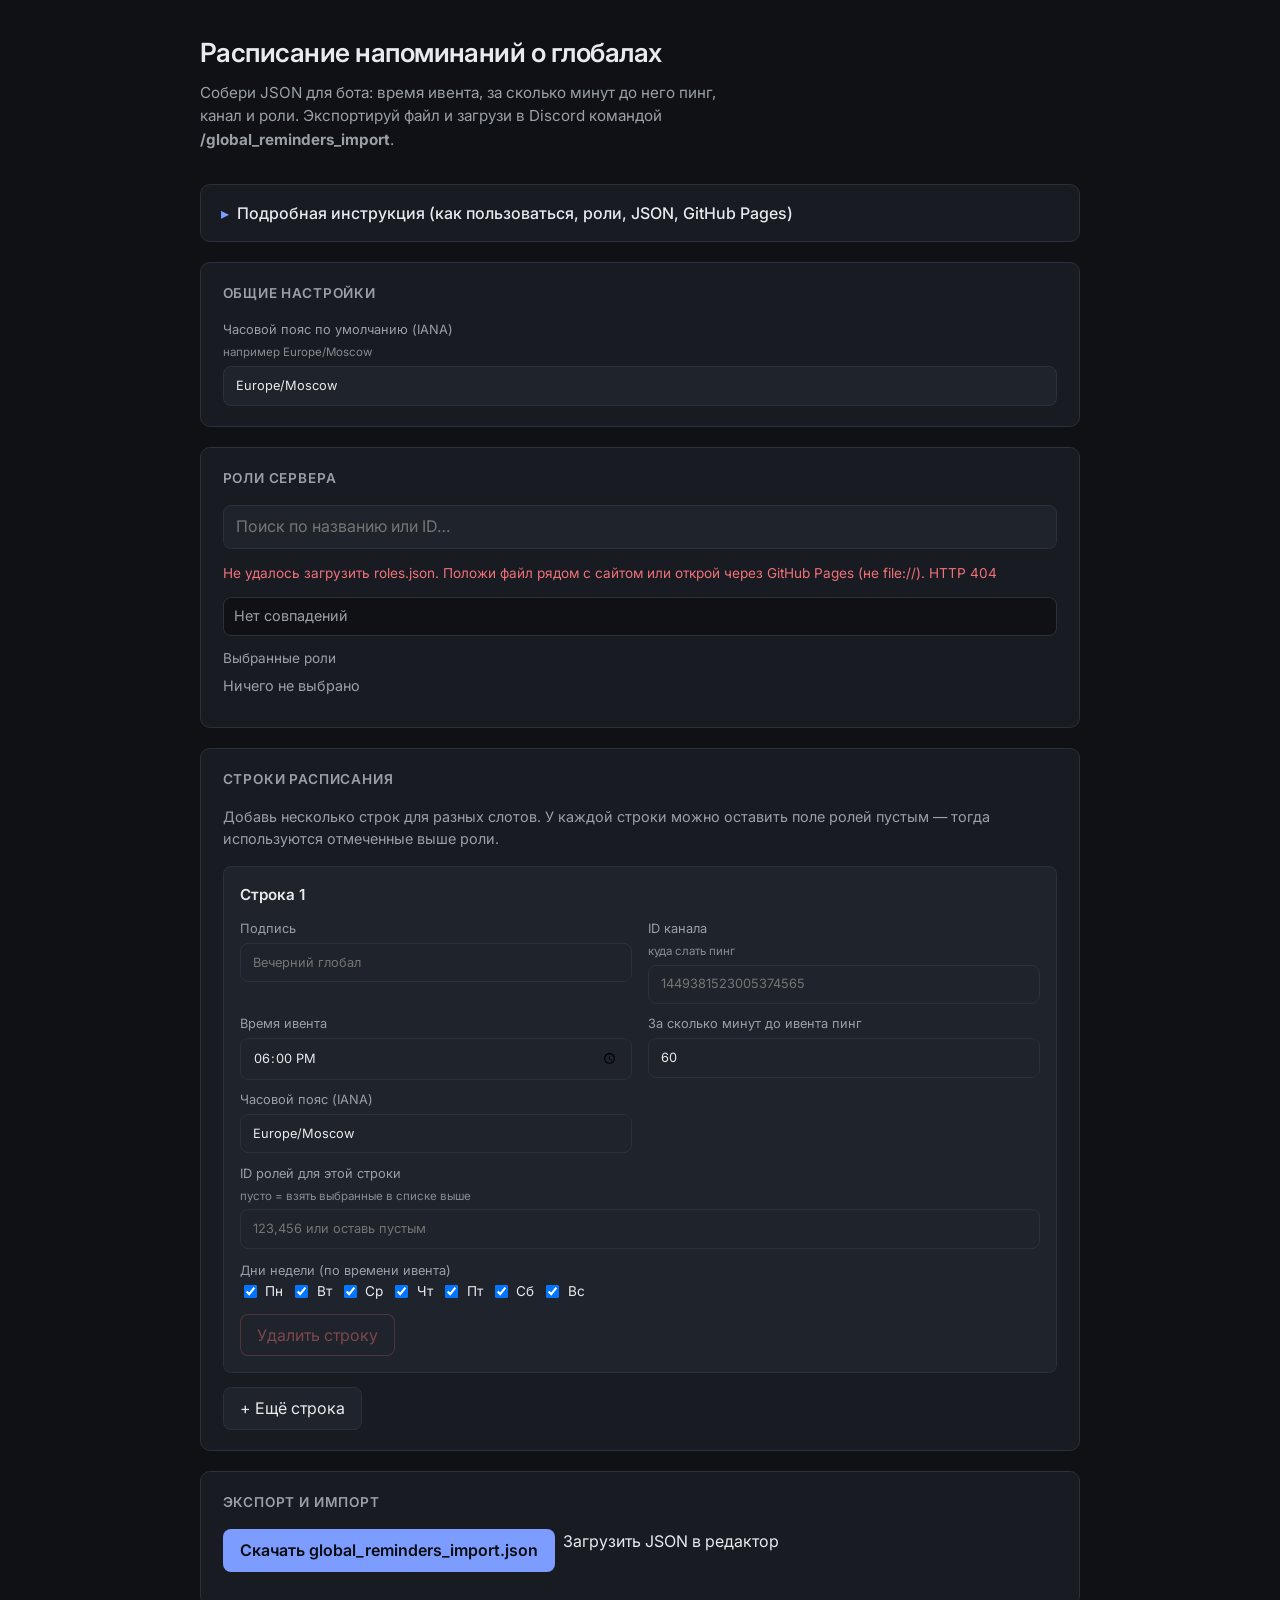
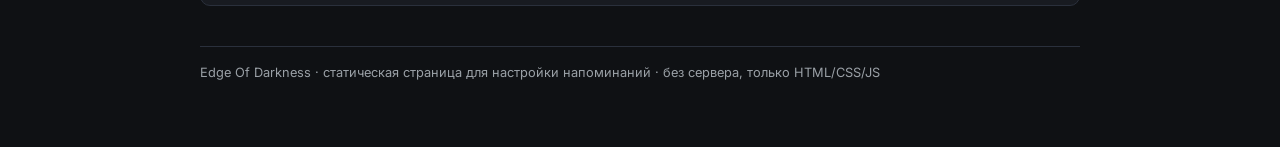
==== docs/global-reminders/index.html @ 7af09a76 "Add files via upload" ====
<!DOCTYPE html>
<html lang="ru">
  <head>
    <meta charset="utf-8" />
    <meta name="viewport" content="width=device-width, initial-scale=1" />
    <title>Расписание пингов глобалов</title>
    <link rel="preconnect" href="https://fonts.googleapis.com" />
    <link rel="preconnect" href="https://fonts.gstatic.com" crossorigin />
    <link
      href="https://fonts.googleapis.com/css2?family=Inter:wght@400;500;600&display=swap"
      rel="stylesheet"
    />
    <link rel="stylesheet" href="./styles.css" />
  </head>
  <body>
    <div class="wrap">
      <header class="hero">
        <h1>Расписание напоминаний о глобалах</h1>
        <p class="lead">
          Собери JSON для бота: время ивента, за сколько минут до него пинг, канал и роли. Экспортируй файл и
          загрузи в Discord командой <strong>/global_reminders_import</strong>.
        </p>
      </header>

      <details class="guide">
        <summary>Подробная инструкция (как пользоваться, роли, JSON, GitHub Pages)</summary>
        <div class="guide-body">
          <h3>Зачем этот сайт</h3>
          <p>
            Бот <strong>bot_2</strong> по расписанию отправляет в выбранный текстовый канал сообщение с пингом ролей
            (например, глобал в 18:00 — напоминание в 17:00). Здесь ты настраиваешь правила визуально и скачиваешь
            <code>global_reminders_import.json</code>.
          </p>

          <h3>Файл roles.json</h3>
          <p>
            Список ролей с поиском подгружается из файла <code>roles.json</code> в этой же папке. Получить актуальный
            файл можно командой Discord <strong>/global_reminders_dump_roles</strong> (бот пришлёт вложение —
            сохрани как <code>roles.json</code> рядом с <code>index.html</code> в репозитории).
          </p>

          <h3>Сбор расписания</h3>
          <ol>
            <li>Укажи часовой пояс по умолчанию (обычно <code>Europe/Moscow</code>).</li>
            <li>Отметь роли чекбоксами (или для каждой строки впиши ID ролей вручную).</li>
            <li>Для каждой строки: подпись, ID канала, время ивента, за сколько минут пинг, дни недели.</li>
            <li>Нажми «Скачать JSON» и отправь файл боту через <strong>/global_reminders_import</strong>.</li>
          </ol>

          <h3>Ограничение бота</h3>
          <p>
            Время напоминания должно попадать в <strong>тот же календарный день</strong>, что и ивент (например, нельзя
            поставить ивент на 00:30 и «за 90 минут» — напоминание ушло бы на прошлые сутки). Сайт проверяет это при
            экспорте.
          </p>

          <h3>Команды бота (кратко)</h3>
          <ul>
            <li><code>/global_reminder_add</code> — одна запись без сайта</li>
            <li><code>/global_reminder_list</code> — список</li>
            <li><code>/global_reminder_remove</code> — удалить по номеру</li>
            <li><code>/global_reminders_export</code> — выгрузить текущее из бота</li>
            <li><code>/global_reminders_dump_roles</code> — <code>roles.json</code> для сайта</li>
          </ul>

          <h3>GitHub Pages</h3>
          <p>
            Полный пошаговый гайд по публикации лежит в репозитории: файл
            <code>docs/GITHUB_PAGES_GLOBAL_REMINDERS.md</code>.
          </p>
        </div>
      </details>

      <section class="panel">
        <h2>Общие настройки</h2>
        <label class="field">
          Часовой пояс по умолчанию (IANA)
          <span class="hint">например Europe/Moscow</span>
          <input type="text" id="default-tz" value="Europe/Moscow" />
        </label>
      </section>

      <section class="panel">
        <h2>Роли сервера</h2>
        <div class="search-row">
          <input type="search" id="role-search" placeholder="Поиск по названию или ID…" autocomplete="off" />
        </div>
        <p id="roles-status" class="status-bar">Загрузка…</p>
        <div id="role-list" class="role-list" aria-label="Список ролей"></div>
        <p style="margin: 0.75rem 0 0.35rem; font-size: 0.85rem; color: var(--muted)">Выбранные роли</p>
        <div id="selected-chips" class="chips"></div>
      </section>

      <section class="panel">
        <h2>Строки расписания</h2>
        <p style="margin: 0 0 1rem; font-size: 0.9rem; color: var(--muted)">
          Добавь несколько строк для разных слотов. У каждой строки можно оставить поле ролей пустым — тогда
          используются отмеченные выше роли.
        </p>
        <div id="reminders-host"></div>
        <div class="btn-row">
          <button type="button" class="btn" id="btn-add-row">+ Ещё строка</button>
        </div>
      </section>

      <section class="panel">
        <h2>Экспорт и импорт</h2>
        <div class="btn-row">
          <button type="button" class="btn primary" id="btn-export">Скачать global_reminders_import.json</button>
          <label class="btn" style="cursor: pointer">
            Загрузить JSON в редактор
            <input type="file" id="btn-import-file" accept="application/json,.json" class="hidden" />
          </label>
        </div>
        <p id="export-status" class="status-bar"></p>
      </section>

      <footer class="site">
        Edge Of Darkness · статическая страница для настройки напоминаний · без сервера, только HTML/CSS/JS
      </footer>
    </div>
    <script src="./app.js" defer></script>
  </body>
</html>
---- docs/global-reminders/styles.css ----
/* Расписание пингов глобалов — минималистичная тёмная тема */
:root {
  --bg: #0f1114;
  --surface: #181b21;
  --surface2: #1f232b;
  --border: #2a303c;
  --text: #e8eaed;
  --muted: #9aa0a6;
  --accent: #7c9cff;
  --accent-dim: rgba(124, 156, 255, 0.15);
  --danger: #f07178;
  --ok: #7fd962;
  --radius: 10px;
  --font: "Inter", system-ui, -apple-system, "Segoe UI", sans-serif;
}

*,
*::before,
*::after {
  box-sizing: border-box;
}

html {
  font-size: 16px;
  scroll-behavior: smooth;
}

body {
  margin: 0;
  min-height: 100vh;
  font-family: var(--font);
  background: var(--bg);
  color: var(--text);
  line-height: 1.55;
}

a {
  color: var(--accent);
  text-decoration: none;
}
a:hover {
  text-decoration: underline;
}

.wrap {
  max-width: 920px;
  margin: 0 auto;
  padding: 2rem 1.25rem 4rem;
}

header.hero {
  margin-bottom: 2rem;
}

header.hero h1 {
  font-size: 1.65rem;
  font-weight: 600;
  letter-spacing: -0.02em;
  margin: 0 0 0.5rem;
}

header.hero p.lead {
  margin: 0;
  color: var(--muted);
  font-size: 0.95rem;
  max-width: 52ch;
}

.panel {
  background: var(--surface);
  border: 1px solid var(--border);
  border-radius: var(--radius);
  padding: 1.25rem 1.35rem;
  margin-bottom: 1.25rem;
}

.panel h2 {
  font-size: 0.85rem;
  text-transform: uppercase;
  letter-spacing: 0.06em;
  color: var(--muted);
  margin: 0 0 1rem;
  font-weight: 600;
}

details.guide {
  margin-bottom: 1.25rem;
  border: 1px solid var(--border);
  border-radius: var(--radius);
  background: var(--surface);
  overflow: hidden;
}

details.guide summary {
  cursor: pointer;
  padding: 1rem 1.25rem;
  font-weight: 500;
  list-style: none;
  display: flex;
  align-items: center;
  gap: 0.5rem;
}
details.guide summary::-webkit-details-marker {
  display: none;
}
details.guide summary::before {
  content: "▸";
  color: var(--accent);
  transition: transform 0.15s;
}
details.guide[open] summary::before {
  transform: rotate(90deg);
}

details.guide .guide-body {
  padding: 0 1.25rem 1.25rem;
  color: var(--muted);
  font-size: 0.92rem;
}
details.guide .guide-body h3 {
  color: var(--text);
  font-size: 0.95rem;
  margin: 1.25rem 0 0.5rem;
}
details.guide .guide-body ol,
details.guide .guide-body ul {
  padding-left: 1.25rem;
}
details.guide .guide-body code {
  background: var(--surface2);
  padding: 0.1em 0.35em;
  border-radius: 4px;
  font-size: 0.88em;
}

.search-row {
  display: flex;
  gap: 0.75rem;
  flex-wrap: wrap;
  align-items: center;
  margin-bottom: 0.85rem;
}

input[type="search"],
input[type="text"],
input[type="number"],
input[type="time"] {
  font: inherit;
  color: var(--text);
  background: var(--surface2);
  border: 1px solid var(--border);
  border-radius: 8px;
  padding: 0.55rem 0.75rem;
  min-width: 0;
}

input[type="search"] {
  flex: 1;
  min-width: 200px;
}

.role-list {
  max-height: 220px;
  overflow-y: auto;
  border: 1px solid var(--border);
  border-radius: 8px;
  background: var(--bg);
}

.role-item {
  display: flex;
  align-items: center;
  gap: 0.65rem;
  padding: 0.45rem 0.65rem;
  cursor: pointer;
  border-bottom: 1px solid var(--border);
  font-size: 0.9rem;
}
.role-item:last-child {
  border-bottom: none;
}
.role-item:hover {
  background: var(--surface2);
}
.role-item input {
  accent-color: var(--accent);
}
.role-swatch {
  width: 10px;
  height: 10px;
  border-radius: 50%;
  flex-shrink: 0;
}
.role-name {
  flex: 1;
  overflow: hidden;
  text-overflow: ellipsis;
  white-space: nowrap;
}
.role-id {
  font-size: 0.75rem;
  color: var(--muted);
  font-variant-numeric: tabular-nums;
}

.chips {
  display: flex;
  flex-wrap: wrap;
  gap: 0.45rem;
  min-height: 2rem;
}
.chip {
  display: inline-flex;
  align-items: center;
  gap: 0.35rem;
  padding: 0.25rem 0.55rem;
  background: var(--accent-dim);
  border: 1px solid rgba(124, 156, 255, 0.35);
  border-radius: 999px;
  font-size: 0.82rem;
}
.chip button {
  background: none;
  border: none;
  color: var(--muted);
  cursor: pointer;
  padding: 0;
  line-height: 1;
  font-size: 1rem;
}
.chip button:hover {
  color: var(--danger);
}

.reminder-card {
  border: 1px solid var(--border);
  border-radius: 8px;
  padding: 1rem;
  margin-bottom: 0.85rem;
  background: var(--surface2);
}
.reminder-card h3 {
  margin: 0 0 0.75rem;
  font-size: 0.95rem;
  font-weight: 600;
}

.grid {
  display: grid;
  gap: 0.65rem 1rem;
}
@media (min-width: 560px) {
  .grid-2 {
    grid-template-columns: 1fr 1fr;
  }
}

label.field {
  display: flex;
  flex-direction: column;
  gap: 0.25rem;
  font-size: 0.8rem;
  color: var(--muted);
}
label.field span.hint {
  font-size: 0.72rem;
  opacity: 0.85;
}

.weekdays {
  display: flex;
  flex-wrap: wrap;
  gap: 0.5rem;
}
.weekdays label {
  display: inline-flex;
  align-items: center;
  gap: 0.35rem;
  font-size: 0.85rem;
  color: var(--text);
  cursor: pointer;
}

.btn-row {
  display: flex;
  flex-wrap: wrap;
  gap: 0.5rem;
  margin-top: 0.75rem;
}

button.btn {
  font: inherit;
  cursor: pointer;
  border-radius: 8px;
  padding: 0.5rem 1rem;
  border: 1px solid var(--border);
  background: var(--surface2);
  color: var(--text);
}
button.btn.primary {
  background: var(--accent);
  border-color: transparent;
  color: #0a0c10;
  font-weight: 600;
}
button.btn.danger {
  border-color: rgba(240, 113, 120, 0.5);
  color: var(--danger);
}
button.btn:disabled {
  opacity: 0.45;
  cursor: not-allowed;
}

.status-bar {
  font-size: 0.85rem;
  color: var(--muted);
  margin-top: 0.75rem;
}
.status-bar.ok {
  color: var(--ok);
}
.status-bar.err {
  color: var(--danger);
}

footer.site {
  margin-top: 2.5rem;
  padding-top: 1rem;
  border-top: 1px solid var(--border);
  font-size: 0.8rem;
  color: var(--muted);
}

.hidden {
  display: none !important;
}
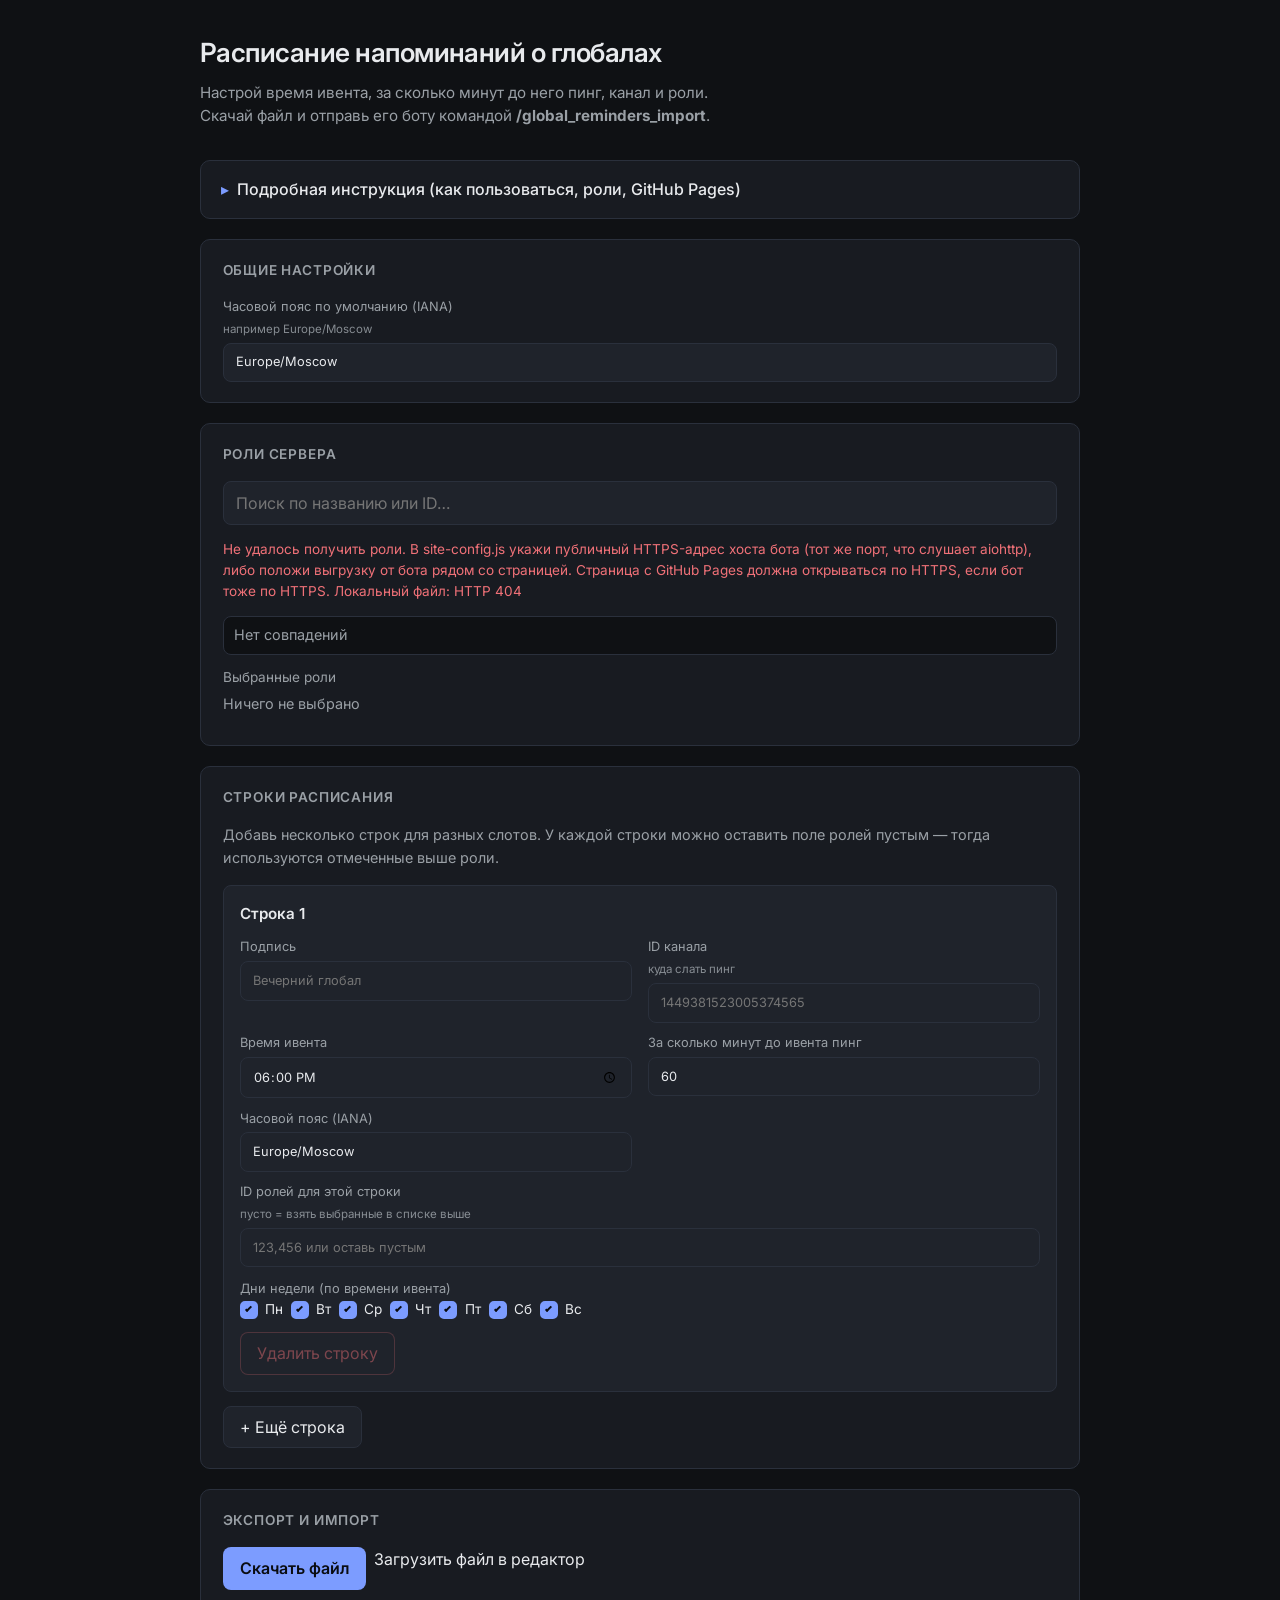
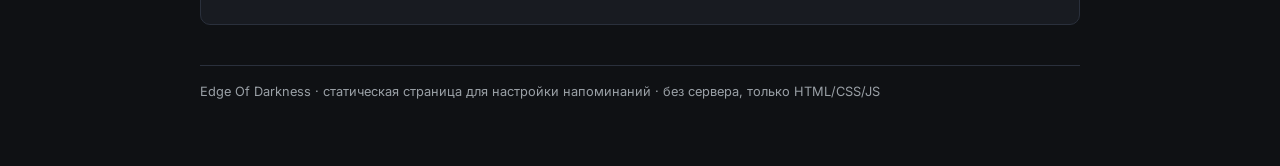
==== commit 2cc3f61d: "Add files via upload" ====
--- a/docs/global-reminders/index.html
+++ b/docs/global-reminders/index.html
@@ -11,40 +11,43 @@
       rel="stylesheet"
     />
     <link rel="stylesheet" href="./styles.css" />
+    <script src="./site-config.js"></script>
   </head>
   <body>
     <div class="wrap">
       <header class="hero">
         <h1>Расписание напоминаний о глобалах</h1>
         <p class="lead">
-          Собери JSON для бота: время ивента, за сколько минут до него пинг, канал и роли. Экспортируй файл и
-          загрузи в Discord командой <strong>/global_reminders_import</strong>.
+          Настрой время ивента, за сколько минут до него пинг, канал и роли. Скачай файл и отправь его боту командой
+          <strong>/global_reminders_import</strong>.
         </p>
       </header>
 
       <details class="guide">
-        <summary>Подробная инструкция (как пользоваться, роли, JSON, GitHub Pages)</summary>
+        <summary>Подробная инструкция (как пользоваться, роли, GitHub Pages)</summary>
         <div class="guide-body">
           <h3>Зачем этот сайт</h3>
           <p>
-            Бот <strong>bot_2</strong> по расписанию отправляет в выбранный текстовый канал сообщение с пингом ролей
-            (например, глобал в 18:00 — напоминание в 17:00). Здесь ты настраиваешь правила визуально и скачиваешь
-            <code>global_reminders_import.json</code>.
+            <strong>Бот для первого сервера</strong> по расписанию отправляет в выбранный текстовый канал сообщение с
+            пингом ролей (например, глобал в 18:00 — напоминание в 17:00). Здесь ты настраиваешь правила наглядно и
+            скачиваешь готовый файл для импорта.
           </p>
 
-          <h3>Файл roles.json</h3>
+          <h3>Список ролей</h3>
           <p>
-            Список ролей с поиском подгружается из файла <code>roles.json</code> в этой же папке. Получить актуальный
-            файл можно командой Discord <strong>/global_reminders_dump_roles</strong> (бот пришлёт вложение —
-            сохрани как <code>roles.json</code> рядом с <code>index.html</code> в репозитории).
+            Сайт запрашивает роли у <strong>бота для первого сервера</strong> по HTTP (адрес и при необходимости токен
+            задаются в <strong>site-config.js</strong>; сервер — тот же, что в конфиге бота, снаружи должен быть
+            доступен по <strong>HTTPS</strong>, иначе браузер с GitHub Pages заблокирует запрос). Если адрес не
+            настроен или бот недоступен, можно положить рядом со страницей локальную выгрузку от команды
+            <strong>/global_reminders_dump_roles</strong>.
           </p>
 
           <h3>Сбор расписания</h3>
           <ol>
-            <li>Укажи часовой пояс по умолчанию (обычно <code>Europe/Moscow</code>).</li>
+            <li>Укажи часовой пояс по умолчанию (часто Москва — <code>Europe/Moscow</code>).</li>
             <li>Отметь роли чекбоксами (или для каждой строки впиши ID ролей вручную).</li>
             <li>Для каждой строки: подпись, ID канала, время ивента, за сколько минут пинг, дни недели.</li>
-            <li>Нажми «Скачать JSON» и отправь файл боту через <strong>/global_reminders_import</strong>.</li>
+            <li>Нажми «Скачать файл» и отправь его боту через <strong>/global_reminders_import</strong>.</li>
           </ol>
 
           <h3>Ограничение бота</h3>
@@ -60,13 +63,12 @@
             <li><code>/global_reminder_list</code> — список</li>
             <li><code>/global_reminder_remove</code> — удалить по номеру</li>
             <li><code>/global_reminders_export</code> — выгрузить текущее из бота</li>
-            <li><code>/global_reminders_dump_roles</code> — <code>roles.json</code> для сайта</li>
+            <li><code>/global_reminders_dump_roles</code> — выгрузка списка ролей для этого сайта</li>
           </ul>
 
           <h3>GitHub Pages</h3>
           <p>
-            Полный пошаговый гайд по публикации лежит в репозитории: файл
-            <code>docs/GITHUB_PAGES_GLOBAL_REMINDERS.md</code>.
+            Полный пошаговый гайд по публикации лежит в документации репозитория проекта (раздел про публикацию сайта).
           </p>
         </div>
       </details>
@@ -106,9 +108,9 @@
       <section class="panel">
         <h2>Экспорт и импорт</h2>
         <div class="btn-row">
-          <button type="button" class="btn primary" id="btn-export">Скачать global_reminders_import.json</button>
+          <button type="button" class="btn primary" id="btn-export">Скачать файл</button>
           <label class="btn" style="cursor: pointer">
-            Загрузить JSON в редактор
+            Загрузить файл в редактор
             <input type="file" id="btn-import-file" accept="application/json,.json" class="hidden" />
           </label>
         </div>
--- a/docs/global-reminders/styles.css
+++ b/docs/global-reminders/styles.css
@@ -182,8 +182,58 @@
 .role-item:hover {
   background: var(--surface2);
 }
-.role-item input {
-  accent-color: var(--accent);
+
+/* Чекбоксы в стиле сайта */
+input.chk-site {
+  appearance: none;
+  -webkit-appearance: none;
+  width: 1.125rem;
+  height: 1.125rem;
+  margin: 0;
+  flex-shrink: 0;
+  border: 2px solid var(--border);
+  border-radius: 5px;
+  background: var(--bg);
+  cursor: pointer;
+  transition: border-color 0.15s ease, background 0.15s ease, box-shadow 0.15s ease;
+  position: relative;
+  vertical-align: middle;
+}
+input.chk-site:hover {
+  border-color: rgba(124, 156, 255, 0.45);
+  box-shadow: 0 0 0 2px var(--accent-dim);
+}
+input.chk-site:focus-visible {
+  outline: none;
+  box-shadow: 0 0 0 2px rgba(124, 156, 255, 0.45);
+}
+input.chk-site:checked {
+  background: var(--accent);
+  border-color: var(--accent);
+}
+input.chk-site:checked::after {
+  content: "";
+  position: absolute;
+  left: 5px;
+  top: 2px;
+  width: 3px;
+  height: 7px;
+  border: solid #0a0c10;
+  border-width: 0 2px 2px 0;
+  transform: rotate(45deg);
+}
+
+label.weekday-lbl {
+  display: inline-flex;
+  align-items: center;
+  gap: 0.45rem;
+  font-size: 0.85rem;
+  color: var(--text);
+  cursor: pointer;
+  user-select: none;
+}
+label.weekday-lbl:hover input.chk-site {
+  border-color: rgba(124, 156, 255, 0.45);
 }
 .role-swatch {
   width: 10px;
@@ -270,15 +320,11 @@
 .weekdays {
   display: flex;
   flex-wrap: wrap;
+  align-items: center;
   gap: 0.5rem;
 }
-.weekdays label {
-  display: inline-flex;
-  align-items: center;
-  gap: 0.35rem;
-  font-size: 0.85rem;
-  color: var(--text);
-  cursor: pointer;
+.weekdays label.weekday-lbl {
+  margin: 0;
 }
 
 .btn-row {
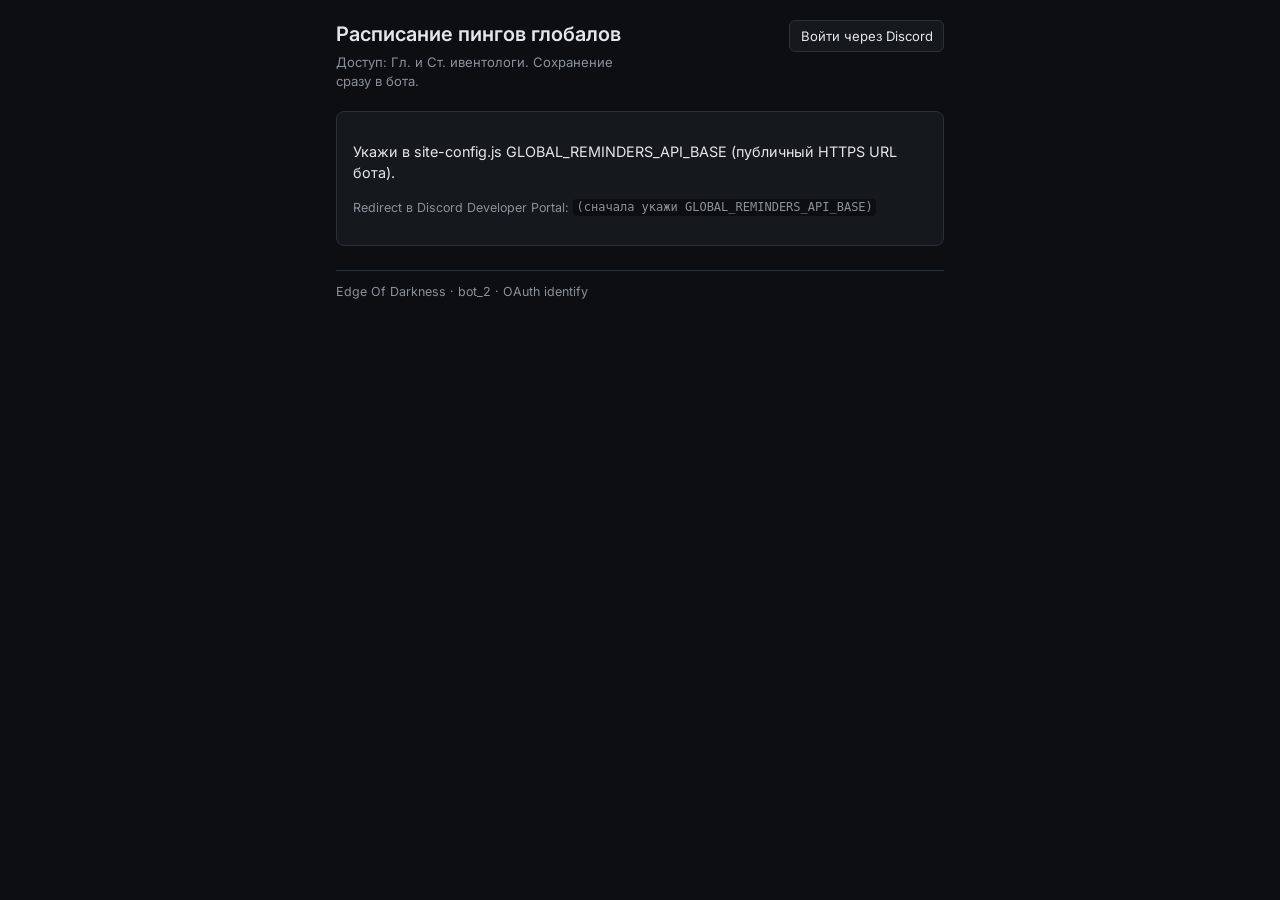
==== commit 3b8f061a: "Add files via upload" ====
--- a/docs/global-reminders/index.html
+++ b/docs/global-reminders/index.html
@@ -3,7 +3,7 @@
   <head>
     <meta charset="utf-8" />
     <meta name="viewport" content="width=device-width, initial-scale=1" />
-    <title>Расписание пингов глобалов</title>
+    <title>Глобалы — расписание</title>
     <link rel="preconnect" href="https://fonts.googleapis.com" />
     <link rel="preconnect" href="https://fonts.gstatic.com" crossorigin />
     <link
@@ -15,111 +15,54 @@
   </head>
   <body>
     <div class="wrap">
-      <header class="hero">
-        <h1>Расписание напоминаний о глобалах</h1>
-        <p class="lead">
-          Настрой время ивента, за сколько минут до него пинг, канал и роли. Скачай файл и отправь его боту командой
-          <strong>/global_reminders_import</strong>.
-        </p>
+      <header class="top">
+        <div>
+          <h1>Расписание пингов глобалов</h1>
+          <p class="sub">Доступ: Гл. и Ст. ивентологи. Сохранение сразу в бота.</p>
+        </div>
+        <div class="auth" id="auth-bar">
+          <span id="auth-user" class="auth-user muted"></span>
+          <button type="button" class="btn sm" id="btn-discord-login">Войти через Discord</button>
+          <button type="button" class="btn sm hidden" id="btn-logout">Выйти</button>
+        </div>
       </header>
 
-      <details class="guide">
-        <summary>Подробная инструкция (как пользоваться, роли, GitHub Pages)</summary>
-        <div class="guide-body">
-          <h3>Зачем этот сайт</h3>
-          <p>
-            <strong>Бот для первого сервера</strong> по расписанию отправляет в выбранный текстовый канал сообщение с
-            пингом ролей (например, глобал в 18:00 — напоминание в 17:00). Здесь ты настраиваешь правила наглядно и
-            скачиваешь готовый файл для импорта.
-          </p>
+      <div id="gate" class="gate hidden">
+        <p id="gate-msg"></p>
+        <p class="muted small">Redirect в Discord Developer Portal: <code id="redirect-hint"></code></p>
+      </div>
 
-          <h3>Список ролей</h3>
-          <p>
-            Сайт запрашивает роли у <strong>бота для первого сервера</strong> по HTTP (адрес и при необходимости токен
-            задаются в <strong>site-config.js</strong>; сервер — тот же, что в конфиге бота, снаружи должен быть
-            доступен по <strong>HTTPS</strong>, иначе браузер с GitHub Pages заблокирует запрос). Если адрес не
-            настроен или бот недоступен, можно положить рядом со страницей локальную выгрузку от команды
-            <strong>/global_reminders_dump_roles</strong>.
-          </p>
+      <main id="app-main" class="hidden">
+        <section class="panel tight">
+          <div class="row-flex">
+            <label class="inline">Часовой пояс <input type="text" id="default-tz" value="Europe/Moscow" /></label>
+            <button type="button" class="btn primary" id="btn-save-bot">Сохранить в бота</button>
+          </div>
+          <p id="save-status" class="status-line"></p>
+        </section>
 
-          <h3>Сбор расписания</h3>
-          <ol>
-            <li>Укажи часовой пояс по умолчанию (часто Москва — <code>Europe/Moscow</code>).</li>
-            <li>Отметь роли чекбоксами (или для каждой строки впиши ID ролей вручную).</li>
-            <li>Для каждой строки: подпись, ID канала, время ивента, за сколько минут пинг, дни недели.</li>
-            <li>Нажми «Скачать файл» и отправь его боту через <strong>/global_reminders_import</strong>.</li>
-          </ol>
+        <section class="panel tight">
+          <h2 class="panel-title">Роли</h2>
+          <input type="search" id="role-search" placeholder="Поиск роли…" autocomplete="off" />
+          <p id="roles-status" class="status-line muted"></p>
+          <div id="role-list" class="role-list"></div>
+          <div id="selected-chips" class="chips"></div>
+        </section>
 
-          <h3>Ограничение бота</h3>
-          <p>
-            Время напоминания должно попадать в <strong>тот же календарный день</strong>, что и ивент (например, нельзя
-            поставить ивент на 00:30 и «за 90 минут» — напоминание ушло бы на прошлые сутки). Сайт проверяет это при
-            экспорте.
-          </p>
+        <section class="panel tight">
+          <h2 class="panel-title">Строки</h2>
+          <div id="reminders-host"></div>
+          <button type="button" class="btn" id="btn-add-row">+ Строка</button>
+        </section>
 
-          <h3>Команды бота (кратко)</h3>
-          <ul>
-            <li><code>/global_reminder_add</code> — одна запись без сайта</li>
-            <li><code>/global_reminder_list</code> — список</li>
-            <li><code>/global_reminder_remove</code> — удалить по номеру</li>
-            <li><code>/global_reminders_export</code> — выгрузить текущее из бота</li>
-            <li><code>/global_reminders_dump_roles</code> — выгрузка списка ролей для этого сайта</li>
-          </ul>
+        <section class="panel tight muted small">
+          <p>Файл: <label class="linklike"><input type="file" id="btn-import-file" accept="application/json,.json" class="hidden" /> импорт JSON</label>
+          · экспорт <button type="button" class="btn link" id="btn-export-file">скачать</button></p>
+          <p id="export-status" class="status-line"></p>
+        </section>
+      </main>
 
-          <h3>GitHub Pages</h3>
-          <p>
-            Полный пошаговый гайд по публикации лежит в документации репозитория проекта (раздел про публикацию сайта).
-          </p>
-        </div>
-      </details>
-
-      <section class="panel">
-        <h2>Общие настройки</h2>
-        <label class="field">
-          Часовой пояс по умолчанию (IANA)
-          <span class="hint">например Europe/Moscow</span>
-          <input type="text" id="default-tz" value="Europe/Moscow" />
-        </label>
-      </section>
-
-      <section class="panel">
-        <h2>Роли сервера</h2>
-        <div class="search-row">
-          <input type="search" id="role-search" placeholder="Поиск по названию или ID…" autocomplete="off" />
-        </div>
-        <p id="roles-status" class="status-bar">Загрузка…</p>
-        <div id="role-list" class="role-list" aria-label="Список ролей"></div>
-        <p style="margin: 0.75rem 0 0.35rem; font-size: 0.85rem; color: var(--muted)">Выбранные роли</p>
-        <div id="selected-chips" class="chips"></div>
-      </section>
-
-      <section class="panel">
-        <h2>Строки расписания</h2>
-        <p style="margin: 0 0 1rem; font-size: 0.9rem; color: var(--muted)">
-          Добавь несколько строк для разных слотов. У каждой строки можно оставить поле ролей пустым — тогда
-          используются отмеченные выше роли.
-        </p>
-        <div id="reminders-host"></div>
-        <div class="btn-row">
-          <button type="button" class="btn" id="btn-add-row">+ Ещё строка</button>
-        </div>
-      </section>
-
-      <section class="panel">
-        <h2>Экспорт и импорт</h2>
-        <div class="btn-row">
-          <button type="button" class="btn primary" id="btn-export">Скачать файл</button>
-          <label class="btn" style="cursor: pointer">
-            Загрузить файл в редактор
-            <input type="file" id="btn-import-file" accept="application/json,.json" class="hidden" />
-          </label>
-        </div>
-        <p id="export-status" class="status-bar"></p>
-      </section>
-
-      <footer class="site">
-        Edge Of Darkness · статическая страница для настройки напоминаний · без сервера, только HTML/CSS/JS
-      </footer>
+      <footer class="foot muted small">Edge Of Darkness · bot_2 · OAuth identify</footer>
     </div>
     <script src="./app.js" defer></script>
   </body>
--- a/docs/global-reminders/styles.css
+++ b/docs/global-reminders/styles.css
@@ -1,17 +1,14 @@
-/* Расписание пингов глобалов — минималистичная тёмная тема */
 :root {
-  --bg: #0f1114;
-  --surface: #181b21;
-  --surface2: #1f232b;
-  --border: #2a303c;
-  --text: #e8eaed;
-  --muted: #9aa0a6;
-  --accent: #7c9cff;
-  --accent-dim: rgba(124, 156, 255, 0.15);
-  --danger: #f07178;
-  --ok: #7fd962;
-  --radius: 10px;
-  --font: "Inter", system-ui, -apple-system, "Segoe UI", sans-serif;
+  --bg: #0c0e11;
+  --surface: #15181d;
+  --line: #2a3038;
+  --text: #e4e6eb;
+  --muted: #8b919a;
+  --accent: #6b8cff;
+  --accent2: #4ad295;
+  --danger: #e85d6a;
+  --radius: 8px;
+  --font: "Inter", system-ui, sans-serif;
 }
 
 *,
@@ -20,364 +17,402 @@
   box-sizing: border-box;
 }
 
-html {
-  font-size: 16px;
-  scroll-behavior: smooth;
-}
-
 body {
   margin: 0;
   min-height: 100vh;
   font-family: var(--font);
   background: var(--bg);
   color: var(--text);
-  line-height: 1.55;
-}
-
-a {
-  color: var(--accent);
-  text-decoration: none;
-}
-a:hover {
-  text-decoration: underline;
+  font-size: 15px;
+  line-height: 1.45;
 }
 
 .wrap {
-  max-width: 920px;
+  max-width: 640px;
   margin: 0 auto;
-  padding: 2rem 1.25rem 4rem;
-}
-
-header.hero {
-  margin-bottom: 2rem;
-}
-
-header.hero h1 {
-  font-size: 1.65rem;
+  padding: 1.25rem 1rem 2rem;
+}
+
+.top {
+  display: flex;
+  flex-wrap: wrap;
+  align-items: flex-start;
+  justify-content: space-between;
+  gap: 1rem;
+  margin-bottom: 1.25rem;
+}
+
+.top h1 {
+  font-size: 1.25rem;
   font-weight: 600;
-  letter-spacing: -0.02em;
-  margin: 0 0 0.5rem;
-}
-
-header.hero p.lead {
+  margin: 0 0 0.25rem;
+}
+
+.sub {
   margin: 0;
-  color: var(--muted);
-  font-size: 0.95rem;
-  max-width: 52ch;
+  font-size: 0.82rem;
+  color: var(--muted);
+  max-width: 36ch;
+}
+
+.auth {
+  display: flex;
+  flex-wrap: wrap;
+  align-items: center;
+  gap: 0.5rem;
+}
+
+.auth-user {
+  font-size: 0.85rem;
+  max-width: 140px;
+  overflow: hidden;
+  text-overflow: ellipsis;
+  white-space: nowrap;
+}
+
+.gate {
+  background: var(--surface);
+  border: 1px solid var(--line);
+  border-radius: var(--radius);
+  padding: 1rem;
+  margin-bottom: 1rem;
+  font-size: 0.9rem;
+}
+
+.gate.hidden {
+  display: none;
+}
+
+.gate code {
+  font-size: 0.75rem;
+  word-break: break-all;
 }
 
 .panel {
   background: var(--surface);
-  border: 1px solid var(--border);
+  border: 1px solid var(--line);
   border-radius: var(--radius);
-  padding: 1.25rem 1.35rem;
-  margin-bottom: 1.25rem;
-}
-
-.panel h2 {
-  font-size: 0.85rem;
+  padding: 1rem;
+  margin-bottom: 0.75rem;
+}
+
+.panel.tight {
+  padding: 0.75rem 1rem;
+}
+
+.panel-title {
+  font-size: 0.7rem;
   text-transform: uppercase;
   letter-spacing: 0.06em;
   color: var(--muted);
-  margin: 0 0 1rem;
+  margin: 0 0 0.5rem;
   font-weight: 600;
 }
 
-details.guide {
-  margin-bottom: 1.25rem;
-  border: 1px solid var(--border);
-  border-radius: var(--radius);
-  background: var(--surface);
-  overflow: hidden;
-}
-
-details.guide summary {
-  cursor: pointer;
-  padding: 1rem 1.25rem;
-  font-weight: 500;
-  list-style: none;
-  display: flex;
-  align-items: center;
-  gap: 0.5rem;
-}
-details.guide summary::-webkit-details-marker {
-  display: none;
-}
-details.guide summary::before {
-  content: "▸";
-  color: var(--accent);
-  transition: transform 0.15s;
-}
-details.guide[open] summary::before {
-  transform: rotate(90deg);
-}
-
-details.guide .guide-body {
-  padding: 0 1.25rem 1.25rem;
-  color: var(--muted);
-  font-size: 0.92rem;
-}
-details.guide .guide-body h3 {
-  color: var(--text);
-  font-size: 0.95rem;
-  margin: 1.25rem 0 0.5rem;
-}
-details.guide .guide-body ol,
-details.guide .guide-body ul {
-  padding-left: 1.25rem;
-}
-details.guide .guide-body code {
-  background: var(--surface2);
-  padding: 0.1em 0.35em;
-  border-radius: 4px;
-  font-size: 0.88em;
-}
-
-.search-row {
-  display: flex;
+.row-flex {
+  display: flex;
+  flex-wrap: wrap;
+  align-items: flex-end;
   gap: 0.75rem;
-  flex-wrap: wrap;
-  align-items: center;
-  margin-bottom: 0.85rem;
-}
-
+}
+
+.inline {
+  display: flex;
+  flex-direction: column;
+  gap: 0.2rem;
+  font-size: 0.8rem;
+  color: var(--muted);
+  flex: 1;
+  min-width: 160px;
+}
+
+input[type="text"],
 input[type="search"],
-input[type="text"],
 input[type="number"],
 input[type="time"] {
   font: inherit;
   color: var(--text);
-  background: var(--surface2);
-  border: 1px solid var(--border);
-  border-radius: 8px;
-  padding: 0.55rem 0.75rem;
-  min-width: 0;
-}
-
-input[type="search"] {
-  flex: 1;
-  min-width: 200px;
+  background: var(--bg);
+  border: 1px solid var(--line);
+  border-radius: 6px;
+  padding: 0.45rem 0.55rem;
+  width: 100%;
+}
+
+#role-search {
+  margin-bottom: 0.5rem;
 }
 
 .role-list {
-  max-height: 220px;
+  max-height: 160px;
   overflow-y: auto;
-  border: 1px solid var(--border);
-  border-radius: 8px;
-  background: var(--bg);
+  border: 1px solid var(--line);
+  border-radius: 6px;
+  background: var(--bg);
+  margin-bottom: 0.5rem;
 }
 
 .role-item {
   display: flex;
   align-items: center;
-  gap: 0.65rem;
-  padding: 0.45rem 0.65rem;
-  cursor: pointer;
-  border-bottom: 1px solid var(--border);
-  font-size: 0.9rem;
-}
+  gap: 0.5rem;
+  padding: 0.35rem 0.5rem;
+  border-bottom: 1px solid var(--line);
+  font-size: 0.82rem;
+  cursor: pointer;
+}
+
 .role-item:last-child {
   border-bottom: none;
 }
-.role-item:hover {
-  background: var(--surface2);
-}
-
-/* Чекбоксы в стиле сайта */
+
+.role-item.dim {
+  cursor: default;
+  color: var(--muted);
+}
+
 input.chk-site {
   appearance: none;
-  -webkit-appearance: none;
-  width: 1.125rem;
-  height: 1.125rem;
+  width: 1rem;
+  height: 1rem;
   margin: 0;
   flex-shrink: 0;
-  border: 2px solid var(--border);
-  border-radius: 5px;
-  background: var(--bg);
-  cursor: pointer;
-  transition: border-color 0.15s ease, background 0.15s ease, box-shadow 0.15s ease;
+  border: 2px solid var(--line);
+  border-radius: 4px;
+  background: var(--bg);
+  cursor: pointer;
   position: relative;
-  vertical-align: middle;
-}
-input.chk-site:hover {
-  border-color: rgba(124, 156, 255, 0.45);
-  box-shadow: 0 0 0 2px var(--accent-dim);
-}
-input.chk-site:focus-visible {
-  outline: none;
-  box-shadow: 0 0 0 2px rgba(124, 156, 255, 0.45);
-}
+}
+
 input.chk-site:checked {
   background: var(--accent);
   border-color: var(--accent);
 }
+
 input.chk-site:checked::after {
   content: "";
   position: absolute;
-  left: 5px;
-  top: 2px;
-  width: 3px;
-  height: 7px;
+  left: 4px;
+  top: 1px;
+  width: 2px;
+  height: 6px;
   border: solid #0a0c10;
   border-width: 0 2px 2px 0;
   transform: rotate(45deg);
 }
 
-label.weekday-lbl {
+.weekday-lbl {
   display: inline-flex;
   align-items: center;
-  gap: 0.45rem;
-  font-size: 0.85rem;
-  color: var(--text);
+  gap: 0.25rem;
+  font-size: 0.78rem;
   cursor: pointer;
   user-select: none;
 }
-label.weekday-lbl:hover input.chk-site {
-  border-color: rgba(124, 156, 255, 0.45);
-}
+
 .role-swatch {
-  width: 10px;
-  height: 10px;
+  width: 8px;
+  height: 8px;
   border-radius: 50%;
   flex-shrink: 0;
 }
+
 .role-name {
   flex: 1;
   overflow: hidden;
   text-overflow: ellipsis;
   white-space: nowrap;
 }
+
 .role-id {
-  font-size: 0.75rem;
-  color: var(--muted);
-  font-variant-numeric: tabular-nums;
+  font-size: 0.68rem;
+  color: var(--muted);
 }
 
 .chips {
   display: flex;
   flex-wrap: wrap;
-  gap: 0.45rem;
-  min-height: 2rem;
-}
+  gap: 0.35rem;
+  min-height: 1.5rem;
+}
+
 .chip {
   display: inline-flex;
   align-items: center;
-  gap: 0.35rem;
-  padding: 0.25rem 0.55rem;
-  background: var(--accent-dim);
-  border: 1px solid rgba(124, 156, 255, 0.35);
+  gap: 0.25rem;
+  padding: 0.15rem 0.45rem;
+  background: rgba(107, 140, 255, 0.12);
+  border: 1px solid rgba(107, 140, 255, 0.35);
   border-radius: 999px;
-  font-size: 0.82rem;
-}
+  font-size: 0.75rem;
+}
+
 .chip button {
   background: none;
   border: none;
   color: var(--muted);
   cursor: pointer;
   padding: 0;
+  font-size: 0.95rem;
   line-height: 1;
-  font-size: 1rem;
-}
-.chip button:hover {
-  color: var(--danger);
 }
 
 .reminder-card {
-  border: 1px solid var(--border);
-  border-radius: 8px;
-  padding: 1rem;
-  margin-bottom: 0.85rem;
-  background: var(--surface2);
-}
-.reminder-card h3 {
-  margin: 0 0 0.75rem;
-  font-size: 0.95rem;
-  font-weight: 600;
-}
-
-.grid {
+  border: 1px solid var(--line);
+  border-radius: var(--radius);
+  padding: 0.75rem;
+  margin-bottom: 0.65rem;
+  background: var(--bg);
+}
+
+.grid-compact {
   display: grid;
-  gap: 0.65rem 1rem;
-}
-@media (min-width: 560px) {
-  .grid-2 {
-    grid-template-columns: 1fr 1fr;
+  gap: 0.5rem 0.75rem;
+  grid-template-columns: 1fr 1fr;
+}
+
+@media (max-width: 520px) {
+  .grid-compact {
+    grid-template-columns: 1fr;
   }
 }
 
-label.field {
+.grid-compact .span2 {
+  grid-column: 1 / -1;
+}
+
+.grid-compact label {
   display: flex;
   flex-direction: column;
-  gap: 0.25rem;
-  font-size: 0.8rem;
-  color: var(--muted);
-}
-label.field span.hint {
+  gap: 0.15rem;
   font-size: 0.72rem;
-  opacity: 0.85;
-}
-
-.weekdays {
+  color: var(--muted);
+}
+
+.wd-row {
   display: flex;
   flex-wrap: wrap;
   align-items: center;
   gap: 0.5rem;
-}
-.weekdays label.weekday-lbl {
-  margin: 0;
+  margin-top: 0.55rem;
+}
+
+.wd-label {
+  font-size: 0.72rem;
+  color: var(--muted);
+  width: 100%;
+}
+
+@media (min-width: 480px) {
+  .wd-label {
+    width: auto;
+  }
+}
+
+.weekdays {
+  display: flex;
+  flex-wrap: wrap;
+  gap: 0.35rem;
 }
 
 .btn-row {
   display: flex;
   flex-wrap: wrap;
-  gap: 0.5rem;
-  margin-top: 0.75rem;
-}
-
-button.btn {
+  gap: 0.45rem;
+  margin-top: 0.55rem;
+}
+
+.btn {
   font: inherit;
   cursor: pointer;
-  border-radius: 8px;
-  padding: 0.5rem 1rem;
-  border: 1px solid var(--border);
-  background: var(--surface2);
+  border-radius: 6px;
+  padding: 0.45rem 0.75rem;
+  border: 1px solid var(--line);
+  background: var(--surface);
   color: var(--text);
 }
-button.btn.primary {
+
+.btn.sm {
+  padding: 0.35rem 0.65rem;
+  font-size: 0.82rem;
+}
+
+.btn.primary {
   background: var(--accent);
   border-color: transparent;
   color: #0a0c10;
   font-weight: 600;
 }
-button.btn.danger {
-  border-color: rgba(240, 113, 120, 0.5);
+
+.btn.accent {
+  border-color: rgba(74, 210, 149, 0.45);
+  color: var(--accent2);
+}
+
+.btn.danger {
+  border-color: rgba(232, 93, 106, 0.45);
   color: var(--danger);
 }
-button.btn:disabled {
-  opacity: 0.45;
+
+.btn.link {
+  border: none;
+  background: none;
+  color: var(--accent);
+  text-decoration: underline;
+  padding: 0;
+}
+
+.btn:disabled {
+  opacity: 0.4;
   cursor: not-allowed;
 }
 
-.status-bar {
-  font-size: 0.85rem;
-  color: var(--muted);
-  margin-top: 0.75rem;
-}
-.status-bar.ok {
-  color: var(--ok);
-}
-.status-bar.err {
+.status-line {
+  font-size: 0.8rem;
+  margin: 0.35rem 0 0;
+  min-height: 1.2em;
+}
+
+.status-line.ok {
+  color: var(--accent2);
+}
+
+.status-line.err {
   color: var(--danger);
 }
 
-footer.site {
-  margin-top: 2.5rem;
-  padding-top: 1rem;
-  border-top: 1px solid var(--border);
-  font-size: 0.8rem;
-  color: var(--muted);
+.muted {
+  color: var(--muted);
+}
+
+.small {
+  font-size: 0.78rem;
+}
+
+.dim {
+  color: var(--muted);
+  font-size: 0.82rem;
+}
+
+.linklike {
+  cursor: pointer;
+  color: var(--accent);
+  text-decoration: underline;
+}
+
+.foot {
+  margin-top: 1.5rem;
+  padding-top: 0.75rem;
+  border-top: 1px solid var(--line);
 }
 
 .hidden {
   display: none !important;
 }
+
+code {
+  background: var(--bg);
+  padding: 0.1em 0.3em;
+  border-radius: 4px;
+  font-size: 0.85em;
+}
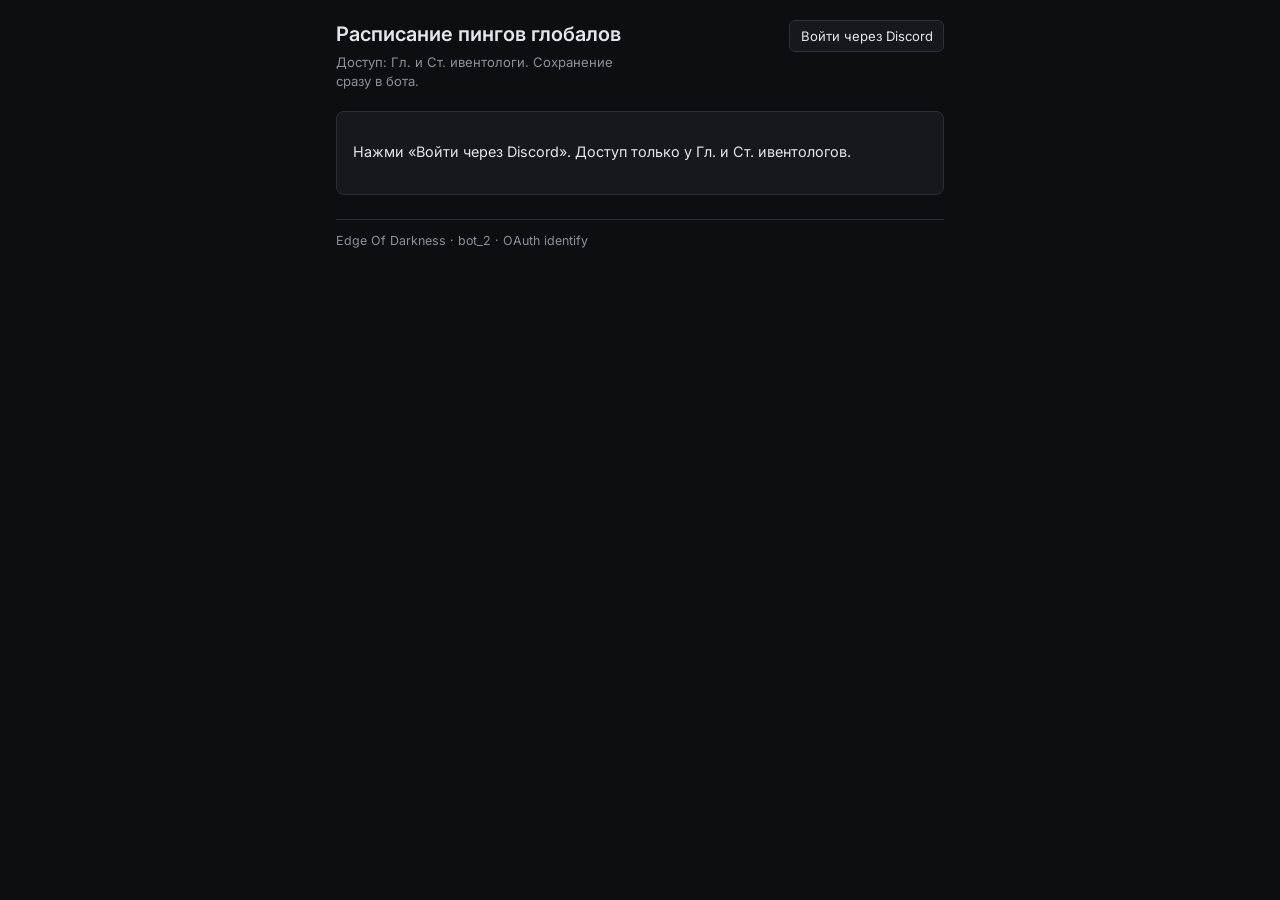
==== commit ea6e9612: "Add files via upload" ====
--- a/docs/global-reminders/index.html
+++ b/docs/global-reminders/index.html
@@ -29,7 +29,6 @@
 
       <div id="gate" class="gate hidden">
         <p id="gate-msg"></p>
-        <p class="muted small">Redirect в Discord Developer Portal: <code id="redirect-hint"></code></p>
       </div>
 
       <main id="app-main" class="hidden">
